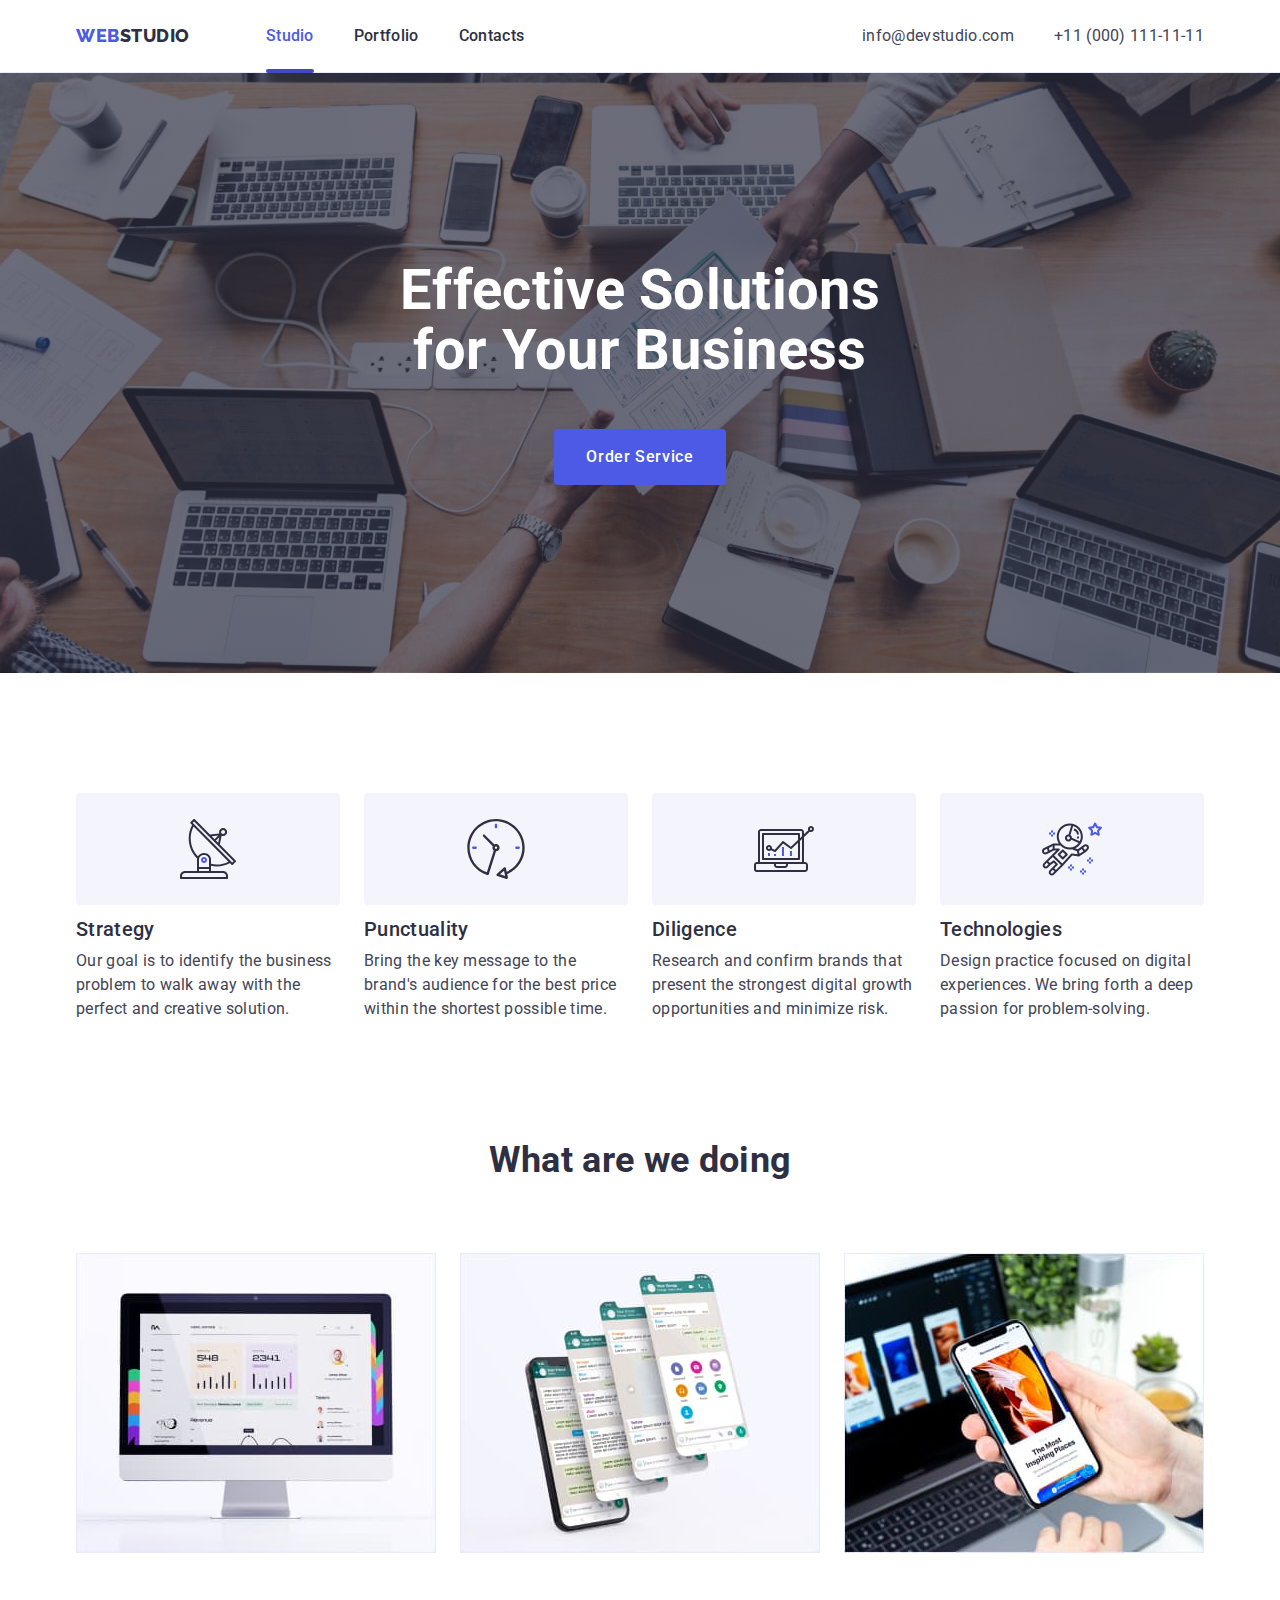
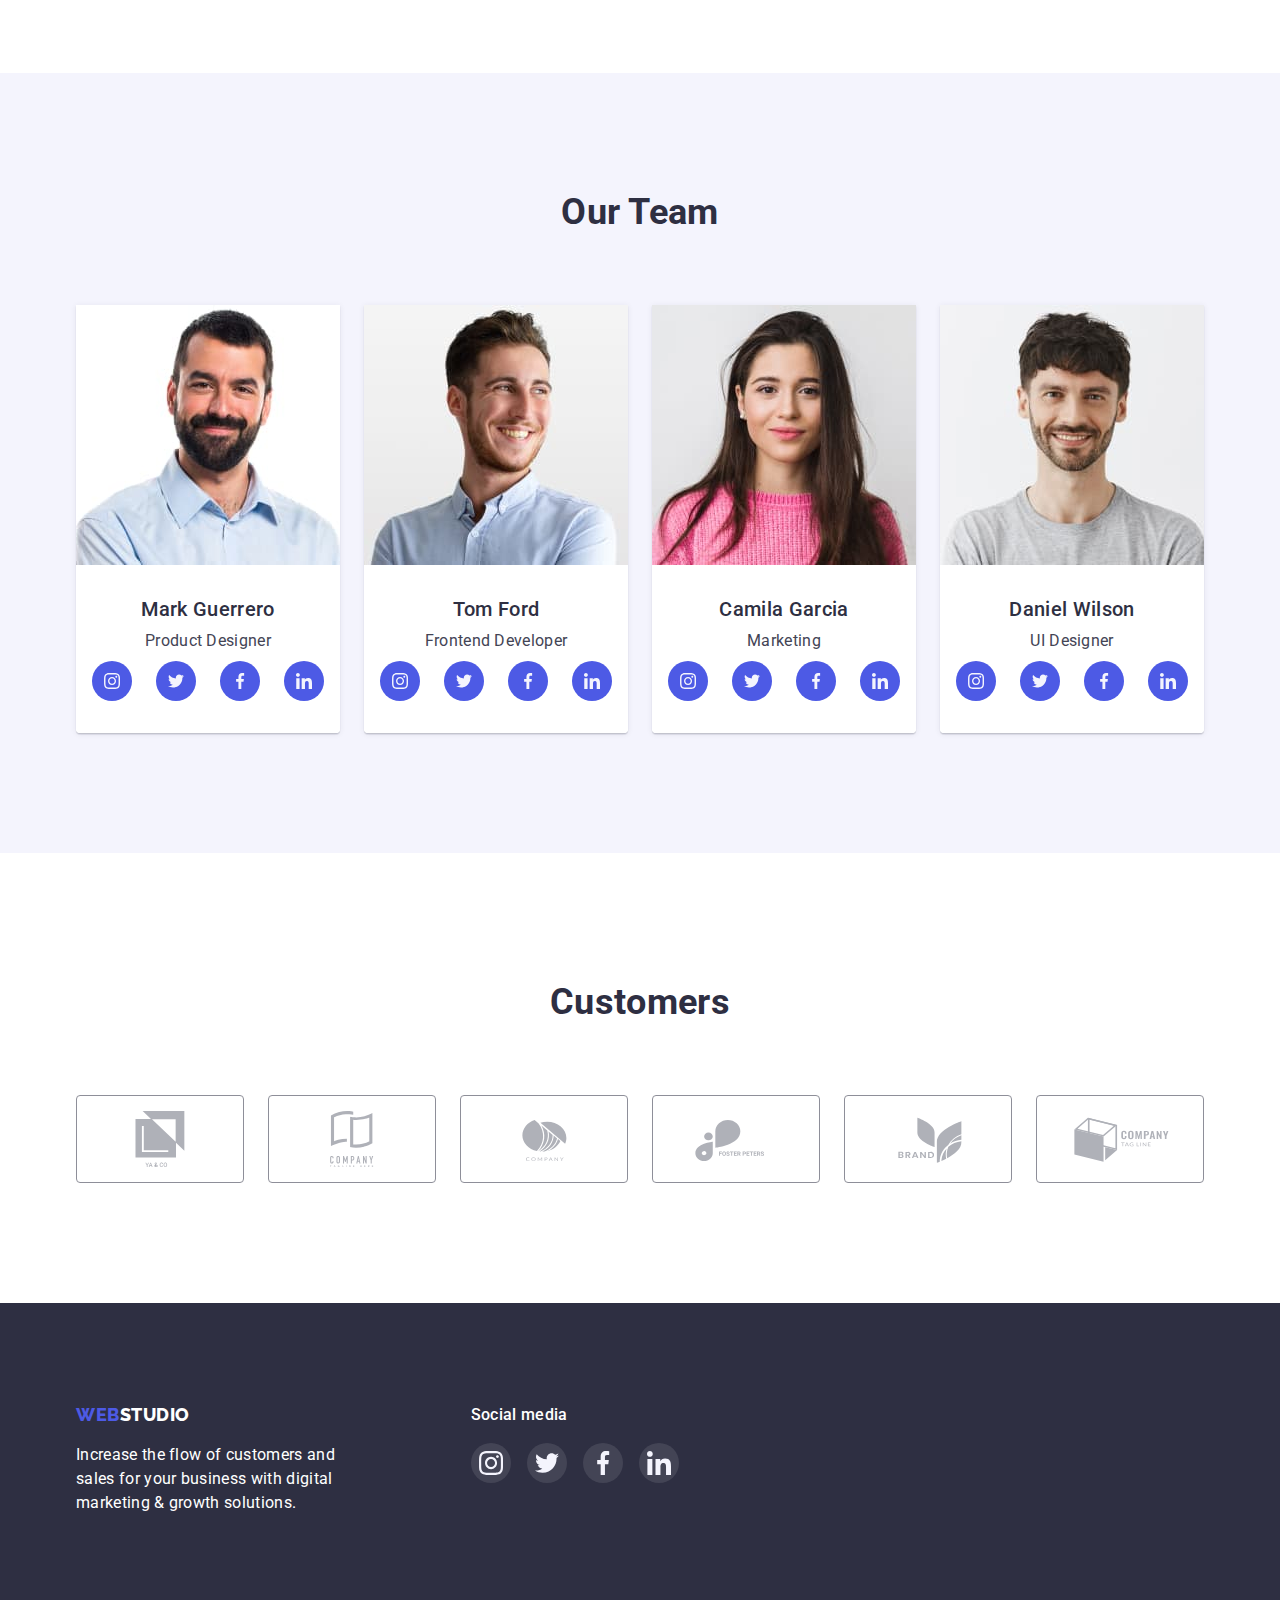
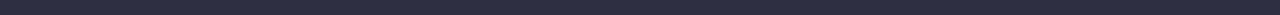
==== index.html @ 7b6875d2 "Initial commit" ====
<!DOCTYPE html>
<html lang="en">
<head>
    <meta charset="UTF-8">
    <meta http-equiv="X-UA-Compatible" content="IE=edge">
    <meta name="viewport" content="width=device-width, initial-scale=1.0">
    <title>WebStudio</title>
    <link rel="preconnect" href="https://fonts.googleapis.com">
    <link rel="preconnect" href="https://fonts.gstatic.com" crossorigin>
    <link href="https://fonts.googleapis.com/css2?family=Raleway:wght@800&family=Roboto:wght@400;500;700&display=swap" rel="stylesheet">
    <link rel="stylesheet" href="https://cdnjs.cloudflare.com/ajax/libs/modern-normalize/0.6.0/modern-normalize.min.css">
    <link rel="stylesheet" href="./css/styles.css">
</head>
<body>
    <header class="header">
        <div class="container header-container">
            <nav class="header-navigation">
                <a href="./index.html" class="logo"><span>WEB</span>STUDIO</a>
            
                <ul class="site-nav list">
                    <li><a href="./index.html" class="link current">Studio</a></li>
                    <li><a href="./portfolio.html" class="link">Portfolio</a></li>
                    <li><a href="#" class="link">Contacts</a></li>
                </ul>
            </nav>
            <address class="adresses">
                <ul class="contacts list">
                    <li><a href="mailto:info@devstudio.com" class="contact-mail">info@devstudio.com</a></li>
                    <li><a href="tel:+110001111111" class="contact-tel">+11 (000) 111-11-11</a></li>
                </ul>
            </address>
        </div>
    </header>
    <main>
        <!-- Hero section -->
        <section class="hero">
            <div class="container">
                <h1 class="hero-title">Effective Solutions for Your Business</h1>
                <button type="button" class="button primary" data-modal-open>Order Service</button>
            </div>
        </section>
        <!-- /Hero section -->

        <!-- Section Features -->
        <section class="features">
            <div class="container">
                <h2 hidden class="features-title">features"</h2>
                <ul class="features-container">
                    <li class="item">
                        <svg class="features-logo-icon" width="64px" height="64px">
                                <use href="./images/symbol-defs.svg#icon-features-1"></use>
                        </svg>
                        <h3 class="features-item">Strategy</h3>
                        <p class="features-text">Our goal is to identify the business
                            problem to walk away with the perfect and creative solution. </p>
                    </li>
                    <li class="item">
                        <svg class="features-logo-icon" width="64px" height="64px">
                                <use href="./images/symbol-defs.svg#icon-features-2"></use>
                        </svg>
                        <h3 class="features-item">Punctuality</h3>
                        <p class="features-text">Bring the key message to the brand's audience for the best price within the shortest possible time.</p>
                    </li>
                    <li class="item">
                        <svg class="features-logo-icon" width="64px" height="64px">
                                <use href="./images/symbol-defs.svg#icon-features-3"></use>
                        </svg>
                        <h3 class="features-item">Diligence</h3>
                        <p class="features-text">Research and confirm brands that present the strongest digital growth opportunities and minimize risk.</p>
                    </li>
                    <li class="item">
                        <svg class="features-logo-icon" width="64px" height="64px">
                                <use href="./images/symbol-defs.svg#icon-features-4"></use>
                        </svg>
                        <h3 class="features-item">Technologies</h3>
                        <p class="features-text">Design practice focused on digital experiences. We bring forth a deep passion for problem-solving.</p>
                    </li>
                </ul>
            </div>
        </section>
        <!-- /Section Features -->

        <!-- Section About -->
        <section class="about">
            <div class="container">
                <h2 class="about-title">What are we doing</h2>
                <ul class="about-container">
                    <li class="about-photo"><img src="./images/images-about-1.jpg" alt="Analytics" width="360" height="300"></li>
                    <li class="about-photo"><img src="./images/images-about-2.jpg" alt="Team&Communication" width="360" height="300"></li>
                    <li class="about-photo"><img src="./images/images-about-3.jpg" alt="Strategy" width="360" height="300"></li>
                </ul>
            </div>
        </section>
        <!-- /Section About -->

        <!-- Section Team -->
        <section class="team">
            <div class="container">
                <h2 class="team-title">Our Team</h2>
                <ul class="team-container">
                    <li class="team-list">
                        <img src="./images/images-team-1.jpg" alt="Product Designer" width="264" height="260">
                        <div class="team-description">
                            <h3 class="team-item">Mark Guerrero</h3>
                            <p class="team-text">Product Designer</p>
                            <ul class="team-social-list">
                                <li class="team-social-item">
                                    <a href="" class="team-social-link">
                                        <svg class="team-social-icon" width="16px" height="16px">
                                            <use href="./images/symbol-defs.svg#icon-instagram"></use>
                                        </svg>
                                    </a>
                                </li>
                                <li class="team-social-item">
                                    <a href="" class="team-social-link">
                                        <svg class="team-social-icon" width="16px" height="16px">
                                            <use href="./images/symbol-defs.svg#icon-twitter"></use>
                                        </svg>
                                    </a>
                                </li>
                                <li class="team-social-item">
                                    <a href="" class="team-social-link">
                                        <svg class="team-social-icon" width="16px" height="16px">
                                            <use href="./images/symbol-defs.svg#icon-facebook"></use>
                                        </svg>
                                    </a>
                                </li>
                                <li class="team-social-item">
                                    <a href="" class="team-social-link">
                                        <svg class="team-social-icon" width="16px" height="16px">
                                            <use href="./images/symbol-defs.svg#icon-linkedin"></use>
                                        </svg>
                                    </a>
                                </li>
                            </ul>
                        </div>
                    </li>
                    <li class="team-list">
                        <img src="./images/images-team-2.jpg" alt="Frontend Developer" width="264" height="260" class="team-photo">
                        <div class="team-description">
                            <h3 class="team-item">Tom Ford</h3>
                            <p class="team-text">Frontend Developer</p>
                            <ul class="team-social-list">
                                <li class="team-social-item">
                                    <a href="" class="team-social-link">
                                        <svg class="team-social-icon" width="16px" height="16px">
                                            <use href="./images/symbol-defs.svg#icon-instagram"></use>
                                        </svg>
                                    </a>
                                </li>
                                <li class="team-social-item">
                                    <a href="" class="team-social-link">
                                        <svg class="team-social-icon" width="16px" height="16px">
                                            <use href="./images/symbol-defs.svg#icon-twitter"></use>
                                        </svg>
                                    </a>
                                </li>
                                <li class="team-social-item">
                                    <a href="" class="team-social-link">
                                        <svg class="team-social-icon" width="16px" height="16px">
                                            <use href="./images/symbol-defs.svg#icon-facebook"></use>
                                        </svg>
                                    </a>
                                </li>
                                <li class="team-social-item">
                                    <a href="" class="team-social-link">
                                        <svg class="team-social-icon" width="16px" height="16px">
                                            <use href="./images/symbol-defs.svg#icon-linkedin"></use>
                                        </svg>
                                    </a>
                                </li>
                            </ul>
                        </div>
                    </li>
                    <li class="team-list">
                        <img src="./images/images-team-3.jpg" alt="Marketing" width="264" height="260">
                        <div class="team-description">
                            <h3 class="team-item">Camila Garcia</h3>
                            <p class="team-text">Marketing</p>
                            <ul class="team-social-list">
                                <li class="team-social-item">
                                    <a href="" class="team-social-link">
                                        <svg class="team-social-icon" width="16px" height="16px">
                                            <use href="./images/symbol-defs.svg#icon-instagram"></use>
                                        </svg>
                                    </a>
                                </li>
                                <li class="team-social-item">
                                    <a href="" class="team-social-link">
                                        <svg class="team-social-icon" width="16px" height="16px">
                                            <use href="./images/symbol-defs.svg#icon-twitter"></use>
                                        </svg>
                                    </a>
                                </li>
                                <li class="team-social-item">
                                    <a href="" class="team-social-link">
                                        <svg class="team-social-icon" width="16px" height="16px">
                                            <use href="./images/symbol-defs.svg#icon-facebook"></use>
                                        </svg>
                                    </a>
                                </li>
                                <li class="team-social-item">
                                    <a href="" class="team-social-link">
                                        <svg class="team-social-icon" width="16px" height="16px">
                                            <use href="./images/symbol-defs.svg#icon-linkedin"></use>
                                        </svg>
                                    </a>
                                </li>
                            </ul>
                        </div>
                    </li>
                    <li class="team-list">
                        <img src="./images/images-team-4.jpg" alt="UI Designer" width="264" height="260">
                        <div class="team-description">
                            <h3 class="team-item">Daniel Wilson</h3>
                            <p class="team-text">UI Designer</p>
                            <ul class="team-social-list">
                                <li class="team-social-item">
                                    <a href="" class="team-social-link">
                                        <svg class="team-social-icon" width="16px" height="16px">
                                            <use href="./images/symbol-defs.svg#icon-instagram"></use>
                                        </svg>
                                    </a>
                                </li>
                                <li class="team-social-item">
                                    <a href="" class="team-social-link">
                                        <svg class="team-social-icon" width="16px" height="16px">
                                            <use href="./images/symbol-defs.svg#icon-twitter"></use>
                                        </svg>
                                    </a>
                                </li>
                                <li class="team-social-item">
                                    <a href="" class="team-social-link">
                                        <svg class="team-social-icon" width="16px" height="16px">
                                            <use href="./images/symbol-defs.svg#icon-facebook"></use>
                                        </svg>
                                    </a>
                                </li>
                                <li class="team-social-item">
                                    <a href="" class="team-social-link">
                                        <svg class="team-social-icon" width="16px" height="16px">
                                            <use href="./images/symbol-defs.svg#icon-linkedin"></use>
                                        </svg>
                                    </a>
                                </li>
                            </ul>
                        </div>
                    </li>
                </ul>
            </div>
        </section>
        <!-- /Section Team -->

        <!-- Section Customers -->
        <section class="customers">
            <div class="container">
                <h2 class="customers-title">Customers</h2>
                <ul class="customers-list">
                    <li class="customer-item">
                        <a href="" class="customer-link">
                            <svg class="customer-icon" width="104px" height="56px">
                                <use href="./images/symbol-defs.svg#icon-customer-1"></use>
                            </svg>
                        </a>
                    </li>
                    <li class="customer-item">
                        <a href="" class="customer-link">
                            <svg class="customer-icon" width="104px" height="56px">
                                <use href="./images/symbol-defs.svg#icon-customer-2"></use>
                            </svg>
                        </a>
                    </li>
                    <li class="customer-item">
                        <a href="" class="customer-link">
                            <svg class="customer-icon" width="104px" height="56px">
                                <use href="./images/symbol-defs.svg#icon-customer-3"></use>
                            </svg>
                        </a>
                    </li>
                    <li class="customer-item">
                        <a href="" class="customer-link">
                            <svg class="customer-icon" width="104px" height="56px">
                                <use href="./images/symbol-defs.svg#icon-customer-4"></use>
                            </svg>
                        </a>
                    </li>
                    <li class="customer-item">
                        <a href="" class="customer-link">
                            <svg class="customer-icon" width="104px" height="56px">
                                <use href="./images/symbol-defs.svg#icon-customer-5"></use>
                            </svg>
                        </a>
                    </li>
                    <li class="customer-item">
                        <a href="" class="customer-link">
                            <svg class="customer-icon" width="104px" height="56px">
                                <use href="./images/symbol-defs.svg#icon-customer-6"></use>
                            </svg>
                        </a>
                    </li>
                </ul>
            </div>
        </section>
        <!-- /Section Customers -->
    </main>
    <footer class="footer-page">
        <div class="container footer-container">
            <div class="footer-logo">
                <a href="./index.html" class="logo-footer"><span>WEB</span>STUDIO</a>
                <p class="footer-page-text">Increase the flow of customers and sales for your business with digital marketing & growth solutions.</p>
            </div>
            <div class="footer-content">
                <h3 class="footer-title">Social media</h3>
                <ul class="footer-social-list">
                    <li class="footer-social-item">
                        <a href="" class="footer-social-link">
                            <svg class="footer-social-icon" width="24px" height="24px">
                                <use href="./images/symbol-defs.svg#icon-instagram"></use>
                            </svg>
                        </a>
                    </li>
                    <li class="footer-social-item">
                        <a href="" class="footer-social-link">
                            <svg class="footer-social-icon" width="24px" height="24px">
                                <use href="./images/symbol-defs.svg#icon-twitter"></use>
                            </svg>
                        </a>
                    </li>
                    <li class="footer-social-item">
                        <a href="" class="footer-social-link">
                            <svg class="footer-social-icon" width="24px" height="24px">
                                <use href="./images/symbol-defs.svg#icon-facebook"></use>
                            </svg>
                        </a>
                    </li>
                    <li class="footer-social-item">
                        <a href="" class="footer-social-link">
                            <svg class="footer-social-icon" width="24px" height="24px">
                                <use href="./images/symbol-defs.svg#icon-linkedin"></use>
                            </svg>
                        </a>
                    </li>
                </ul>
            </div>
        </div>
    </footer>
    <div class="backdrop is-hidden" data-modal>
        <div class="modal">
            <button type="button" class="button-close" data-modal-close>
                <svg class="close-icon" width="24px" height="24px">
                    <use href="./images/symbol-defs.svg#icon-close-2"></use>
                </svg>
            </button>
        </div>
    </div>
    <script src="./js/modal.js"></script>
</body>
</html>
---- css/styles.css ----
:root {
    --primary-text-color: #2E2F42;
    --secondary-text-color: #434455;
    --white-color: #fff;
    --accent-color: #4D5AE5;
    --primary-bg-color: #ffffff;
    --secondary-bg-color: #2E2F42;
    --accent-bg-color: #4D5AE5;
    --button-bg-color: #404BBF;
    --bg-light-color: #F4F4FD;
    --timing-function: cubic-bezier(0.4, 0, 0.2, 1);
}

body {
    background-color: var(--primary-bg-color);
    color: var(--secondary-text-color);

    font-family: Roboto, sans-serif;
    letter-spacing: 0.02em;
}

.container {
    width: 1158px;
    margin: 0 auto;
    padding-left: 15px;
    padding-right: 15px;
}

img {
    display: block;
    max-width: 100%;
    height: auto;
}

ul {
    list-style: none;
    margin: 0;
    padding: 0;
}

h1, h2, h3, p {
    margin: 0;
    padding: 0;
}

.header {
    padding-bottom: 0;
    border-bottom: 1px solid #E7E9FC;
    box-shadow: 0px 2px 1px rgba(46, 47, 66, 0.08), 0px 1px 1px rgba(46, 47, 66, 0.16), 0px 1px 6px rgba(46, 47, 66, 0.08);
}

.header-container {
    display: flex;
    align-items: center;
}

.header-navigation {
    display: flex;
    align-items: center;
}

.logo {
    color: var(--primary-text-color);
    font-family: 'Raleway', sans-serif;
    font-weight: 800;
    font-size: 18px;
    line-height: 1.33;
    letter-spacing: 0.03em;
    text-decoration: none;
/* identical to box height, or 133% */
}

.logo > span {
    color: var(--accent-color);
}

.site-nav {
    display: flex;
    gap: 40px;
    margin-left: 76px;
}

.site-nav a {
    color: var(--primary-text-color);
    font-weight: 500;
    font-size: 16px;
    line-height: 1.5;
    text-decoration: none;
    padding: 24px 0;
    display: inline-block;
    transition: color 250ms var(--timing-function);
}


.site-nav a:hover,
.site-nav a:focus {
    color: var(--accent-color);
}


.link.current {
    color: var(--accent-color);
    display: block;
    position: relative;
}

.link.current::after {
    content: '';
    display: block;
    width: 100%;
    height: 4px;
    background-color: var(--button-bg-color);
    position: absolute;
    left: 0;
    bottom: -1px;
    border-radius: 2px;
    transition: opacity 250ms var(--timing-function);
}



.adresses {
    margin-left: auto;
}

.contacts {
    display: flex;
    margin-left: auto;
    gap: 40px;
}

.contacts a {
    color: var(--secondary-text-color);
    font-family: Roboto, sans-serif;
    font-style: normal;
    font-weight: 400;
    font-size: 16px;
    line-height: 1.5;
    text-decoration: none;
    margin-left: auto;
    transition: color 250ms var(--timing-function);
/* identical to box height, or 150% */
}

.contacts a:hover,
.contacts a:focus {
    color: var(--accent-color);
}

.contact-mail {
    
}

/* Hero Section */
.hero {
    display: flex;
    align-items: center;
    background-color: var(--secondary-bg-color);
    padding: 188px 0;
    max-width: 1440px;
    text-align: center;
    background-image: linear-gradient(
        rgba(46, 47, 66, 0.7),
        rgba(46, 47, 66, 0.7)
    ),
         url(../images/people-office.jpg);
    background-repeat: no-repeat;
    background-position: center;
    margin: 0 auto;
    
}

.hero-title {
    color: var(--white-color);
    font-weight: 700;
    font-size: 56px;
    line-height: 1.07;
    width: 496px;
    margin-left: auto;
    margin-right: auto;
    margin-bottom: 48px;
    text-align: center;
/* or 107% */
}



/* Features */
.features {
    padding-top: 120px;
    padding-bottom: 120px;
}

.features-container {
    display: flex;
    flex-wrap: wrap;
    padding: 0;
}

.features-container .item {
    width: 264px;
    margin-right: 24px;
    padding: 0;
}

.item:last-child {
    margin-right: 0;
}

.features-title {
    color: var(--primary-text-color);
}

.features-logo-icon {
    background-color: var(--bg-light-color);
    width: 264px;
    height: 112px;
    border-radius: 4px;
    padding: 24px 102px;
    margin-bottom: 8px;
}

.features-item {
    color: var(--primary-text-color);
    font-weight: 500;
    font-size: 20px;
    line-height: 1.2;
    margin-bottom: 8px;
/* identical to box height, or 120% */
}

.features-text {
    color: var(--secondary-text-color);
    font-weight: 400;
    font-size: 16px;
    line-height: 1.5;
/* or 150% */
}

/* About */
.about {
    padding-bottom: 120px;
}

.about-title {
    color: var(--primary-text-color);
    text-align: center;
    margin-bottom: 72px;
}

.about-container {
    display: flex;
    padding: 0;
}


.about-photo:not(:last-child) {
    margin-right: 24px;
}


/* Team */
.team {
    background-color: var(--bg-light-color);
    text-decoration: none;
    padding: 120px 0;
}

.team-container {
    display: flex;
    padding: 0;
}

.team-list {
    background: #FFFFFF;
    box-shadow: 0px 1px 6px rgba(46, 47, 66, 0.08), 0px 1px 1px rgba(46, 47, 66, 0.16), 0px 2px 1px rgba(46, 47, 66, 0.08);
    border-radius: 0px 0px 4px 4px;
}

.team-list:not(:last-child) {
    margin-right: 24px;
}

.team-title {
    color: var(--primary-text-color);
    text-align: center;
    margin-bottom: 72px;
    box-sizing: border-box;
    max-width: 100%;
    height: auto;
    padding-left: 0;
    
}


.team-item {
    color: var(--primary-text-color);
    font-weight: 500;
    font-size: 20px;
    line-height: 1.2;
    padding-top: 32px;
    margin-bottom: 8px;
/* identical to box height, or 120% */
}

.team-text {
    color: var(--secondary-text-color);
    font-weight: 400;
    font-size: 16px;
    line-height: 1.5;
    margin-bottom: 8px;
/* or 150% */
}

.team-description {
    background-color: var(--primary-bg-color);
    border-radius: 0px 0px 4px 4px;
    border-top: none;
    text-align: center;
}

.team-social-list {
    display: flex;
    justify-content: center;
    gap: 24px;
}

.team-social-item {
    width: 40px;
    height: 40px;
    margin-bottom: 32px;
}

.team-social-link {
    display: flex;
    justify-content: center;
    align-items: center;
    width: 100%;
    height: 100%;
    border-radius: 50%;
    background-color: var(--accent-bg-color);
    transition: background-color 250ms var(--timing-function);
}

.team-social-link:hover,
.team-social-link:focus {
    background-color: var(--button-bg-color);
    transition: transform 250ms var(--timing-function), opacity 250ms var(--timing-function);
}

h2 {
    font-weight: 700;
    font-size: 36px;
    line-height: 1.11;
/* identical to box height, or 111% */
}

/* Customers */
.customers {
    padding-top: 130px;
    padding-bottom: 120px;
}

.customers-title {
    color: var(--primary-text-color);
    text-align: center;
    margin-bottom: 72px;
}

.customers-list {
    display: flex;
    justify-content: center;
    align-items: center;
    gap: 24px;
    padding: 0px;
}

.customer-item {
    color: #AFB1B8;
    width: 168px;
    height: 88px;
}

.customer-link {
    color: #AFB1B8;
    width: 100%;
    height: 100%;
    display: flex;
    justify-content: center;
    align-items: center;
    border: 1px solid #8E8F99;
    border-radius: 4px;
    transition: color 250ms var(--timing-function), border 250ms var(--timing-function);
}

.customer-link:is(:hover, :focus) {
    color: #4D5AE5;
    box-shadow: 0px 4px 4px rgba(0, 0, 0, 0.15);
    border: 1px solid #404BBF;
}

.customer-icon {
    fill:currentColor;
    transition: color 250ms var(--timing-function);
}

.customer-icon:is(:hover, :focus) {
    fill: currentColor;
}
/* Customers */

/* Footer */
.footer-page {
    background-color: var(--secondary-bg-color);
    padding: 100px 0;
}
.footer-page-text {
    color: var(--white-color);
    font-weight: 400;
    font-size: 16px;
    line-height: 1.5;
    width: 264px;
    padding-top: 16px;
}

.footer-container {
    display: flex;
}

.footer-logo {
    display: block;
    width: 35%;
}

.logo-footer {
    color: var(--white-color);
    font-family: 'Raleway', sans-serif;
    font-weight: 800;
    font-size: 18px;
    line-height: 1.33;
    letter-spacing: 0.03em;
    text-decoration: none;
}

.logo-footer > span {
    color: var(--accent-color);
}

.footer-title {
    font-weight: 500;
    font-size: 16px;
    line-height: 1.5;
    color: var(--white-color);
}
.footer-social-list {
    display: flex;
    gap: 16px;
    padding-top: 16px;
}

.footer-content {
    display: block;
    width: 65%;
}

.footer-social-item {
    width: 40px;
    height: 40px;
}
.footer-social-link {
    display: flex;
    justify-content: center;
    align-items: center;
    width: 100%;
    height: 100%;
    border-radius: 50%;
    background-color: rgba(255, 255, 255, 0.1);
    transition: background-color 250ms var(--timing-function);
}

.footer-social-link:hover,
.footer-social-link:focus {
    background-color: #31D0AA;
}

.footer-social-icon {
}

.backdrop {
    position: fixed;
    top: 0;
    left: 0;
    width: 100%;
    height: 100%;
    background-color: rgba(46, 47, 66, 0.4);

    opacity: 1;
    transition: opacity 250ms var(--timing-function);
}

.backdrop.is-hidden {
    opacity: 0;
    pointer-events: none;
}

.backdrop.is-hidden .modal {
    transform: translate( -50%, -50%) scale(0.8);
}

.modal {
    background: #FCFCFC;
    width: 408px;
    height: 576px;
    position: absolute;
    top: 50%;
    left: 50%;

    transform: translate( -50%, -50%) scale(1);
    transition: transform 250ms var(--timing-function), opacity 250ms var(--timing-function);
}

.button-close {
    display: block;
    margin-left: auto;
    padding-top: 24px;
    padding-right: 24px;
    box-sizing: border-box;
    border: 0em;
    background-color: #FCFCFC;
    cursor: pointer;
}

.close-icon {
    
}

/* Portfolio */
.portfolio {
    padding: 96px 0;
}

.link-portfolio {
    font-style: normal;
    text-decoration: none;
}

.link-portfolio:hover .thumb-overlay,
.link-portfolio:focus .thumb-overlay {
    transform: translate(0,0);
    opacity: 1;
}

.list-portfolio {
    display: flex;
    flex-wrap: wrap;
    flex-basis: calc((100% - 48px) / 3);
    column-gap: 24px;
    row-gap: 48px;
    box-sizing: border-box;
    max-width: 100%;
    height: auto;
    padding-left: 0;
    margin: 0;
}

.list-box {
    position: relative;
}

.list-box:hover,
.list-box:focus {
    background: #FFFFFF;
    box-shadow: 0px 1px 6px rgba(46, 47, 66, 0.08), 0px 1px 1px rgba(46, 47, 66, 0.16), 0px 2px 1px rgba(46, 47, 66, 0.08);
}

.list-box:hover .overlay {
    transform: translateY(0);
    opacity: 1;
}

.list-box-thumb:hover::before,
.list-box-thumb:focus::before {
    transform: translateY(0);
    opacity: 1;
}

.list-box-thumb {
    position: relative;
    overflow: hidden;
}

.list-box-thumb::before {
    content: '';
    display: inline-block;
    position: absolute;
    width: 100%;
    height: 100%;
    opacity: 0;
}

.overlay {
    position: absolute;
    top: 0;
    left: 0;
    width: 100%;
    height: 100%;
    background-color: var(--accent-bg-color);
    transition: transform 250ms var(--timing-function);
    transform: translateY(100%);
    opacity: 1;
}



.thumb-overlay {
    color: var(--bg-light-color);
    font-weight: 400;
    font-size: 16px;
    line-height: 1,5;
    letter-spacing: 0.02em;
    min-width: 296px;
    height: 96px;
    display: inline-block;
    padding: 40px 32px 164px 32px;
   
    opacity: 0;
    
}




.list-portfolio-title {
    color: var(--primary-text-color);
    font-weight: 500;
    font-size: 20px;
    line-height: 1.2; 
    padding: 0 16px;
    margin-bottom: 8px;
    box-sizing: border-box;
}

.list-portfolio-description {
    color: var(--primary-text-color);
    font-weight: 400;
    font-size: 16px;
    line-height: 1.5;
    padding: 0 16px;
}

.list-text {
    padding-top: 32px;
    padding-left: 16px;
    padding-bottom: 32px;
    border: 1px solid #E7E9FC;
    border-top: 0;
}



/* Button */
.buttons-container {
    display: flex;
    flex-direction: row;
    align-items: flex-start;
    justify-content: center;
    gap: 24px;
    margin-bottom: 76px;
}

.button.primary,
.button.current,
.button.secondary {
    background-color: var(--accent-bg-color);
    color: var(--white-color);
    font-family: 'Roboto';
    font-style: normal;
    font-weight: 500;
    font-size: 16px;
    line-height: 1.5;
    letter-spacing: 0.04em;
    border-radius: 4px;
    cursor: pointer;
    
}

.button.primary {
    display: block;
    min-width: 169px;
    margin-left: auto;
    margin-right: auto;
    padding: 16px 32px;
    border: navajowhite;
    display: flex;  
    align-items: center;
    transition: background-color 250ms var(--timing-function);
}

.button.primary:hover,
.button.primary:focus {
    background-color: var(--button-bg-color);
    color: var(--white-color);
    font-family: 'Roboto';
    font-style: normal;
    transition: scale(0.8) 250ms var(--timing-function);
}

.button.current {
    background-color: var(--button-bg-color);
    color: var(--white-color);
    padding: 12px 24px;
}
.button.current:hover,
.button.current:focus {
    background-color: var(--accent-bg-color);
    color: var(--white-color);
    font-family: 'Roboto';
    font-style: normal;
}


.button.secondary {
    background-color: var(--bg-light-color);
    color: var(--accent-color);
    border: 1px solid #E7E9FC;
    padding: 12px 24px;
    transition: background-color 250ms var(--timing-function), border 250ms var(--timing-function);
}

.button.secondary:hover,
.button.secondary:focus {
    background-color: var(--button-bg-color);
    color: var(--white-color);
    border-color: var(--button-bg-color);
    box-shadow: 0px 3px 1px rgba(0, 0, 0, 0.1), 0px 2px 1px rgba(0, 0, 0, 0.08), 0px 2px 2px rgba(0, 0, 0, 0.12);
}
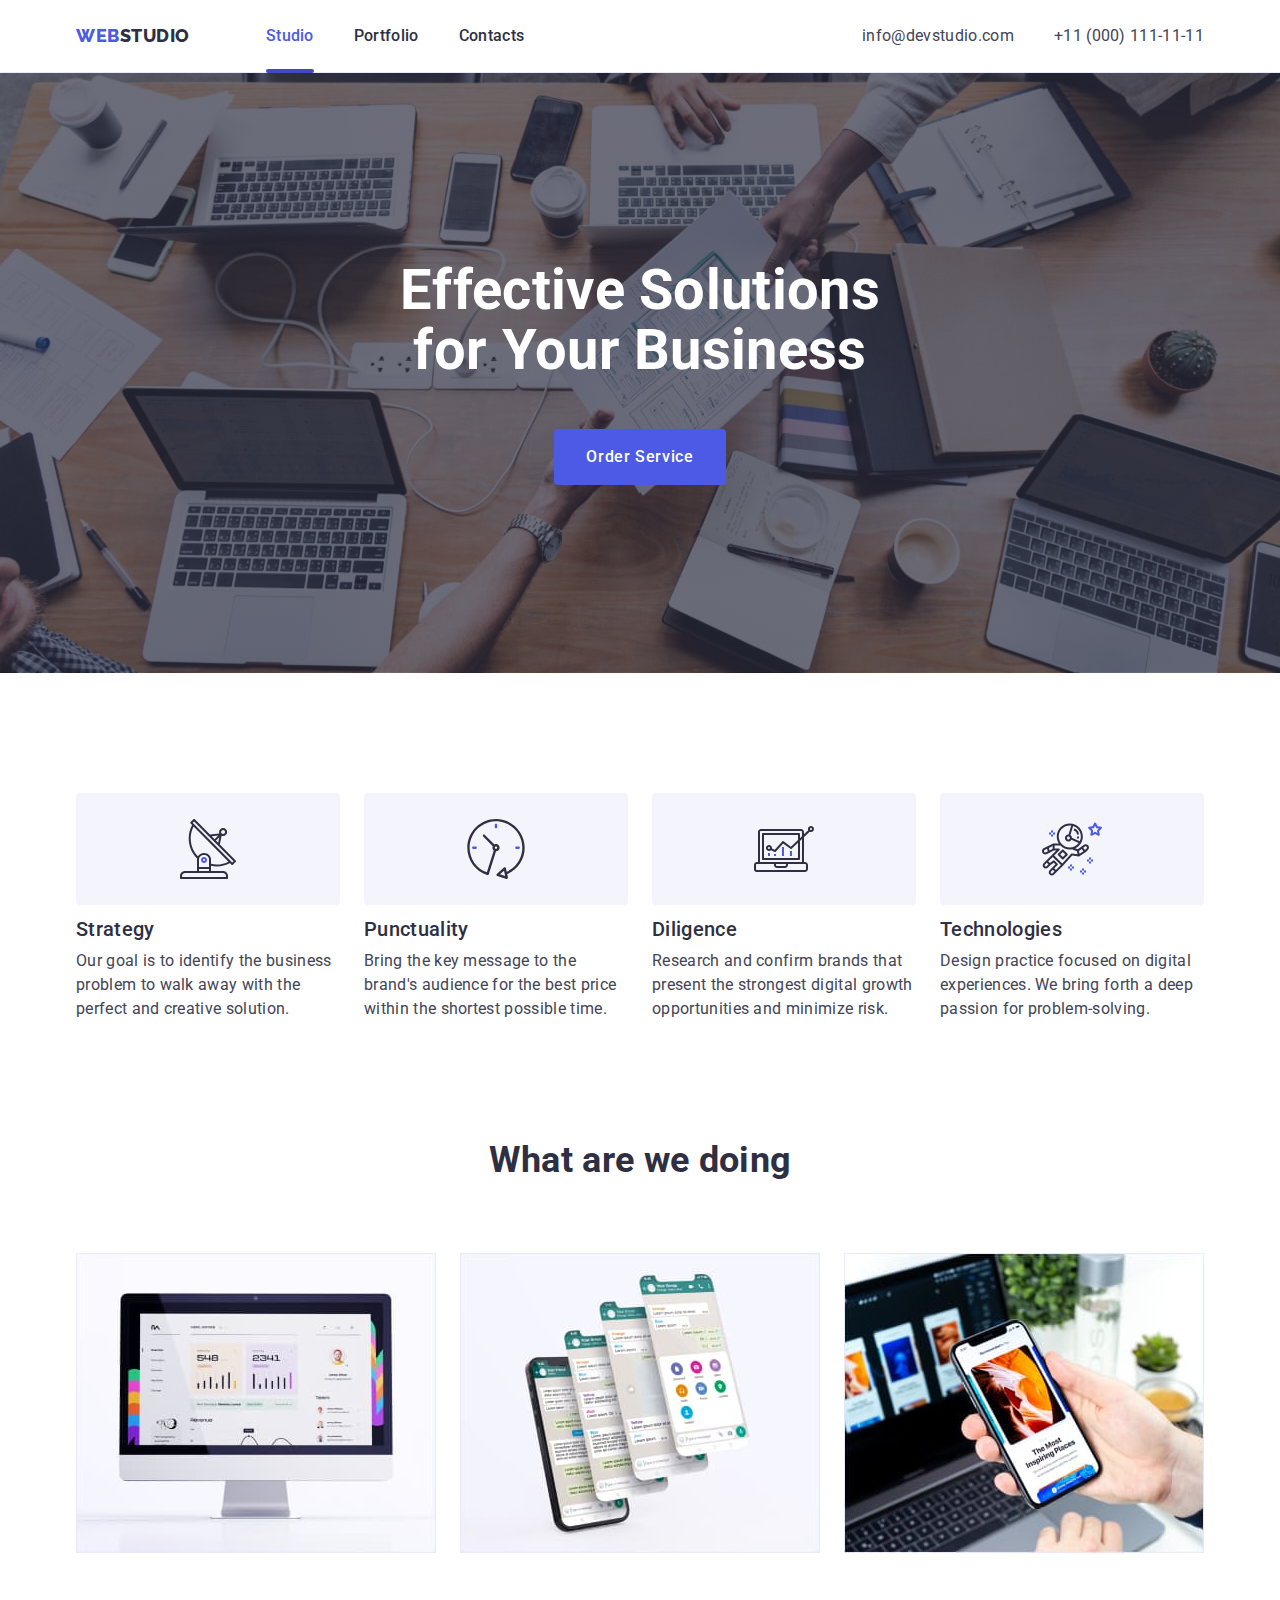
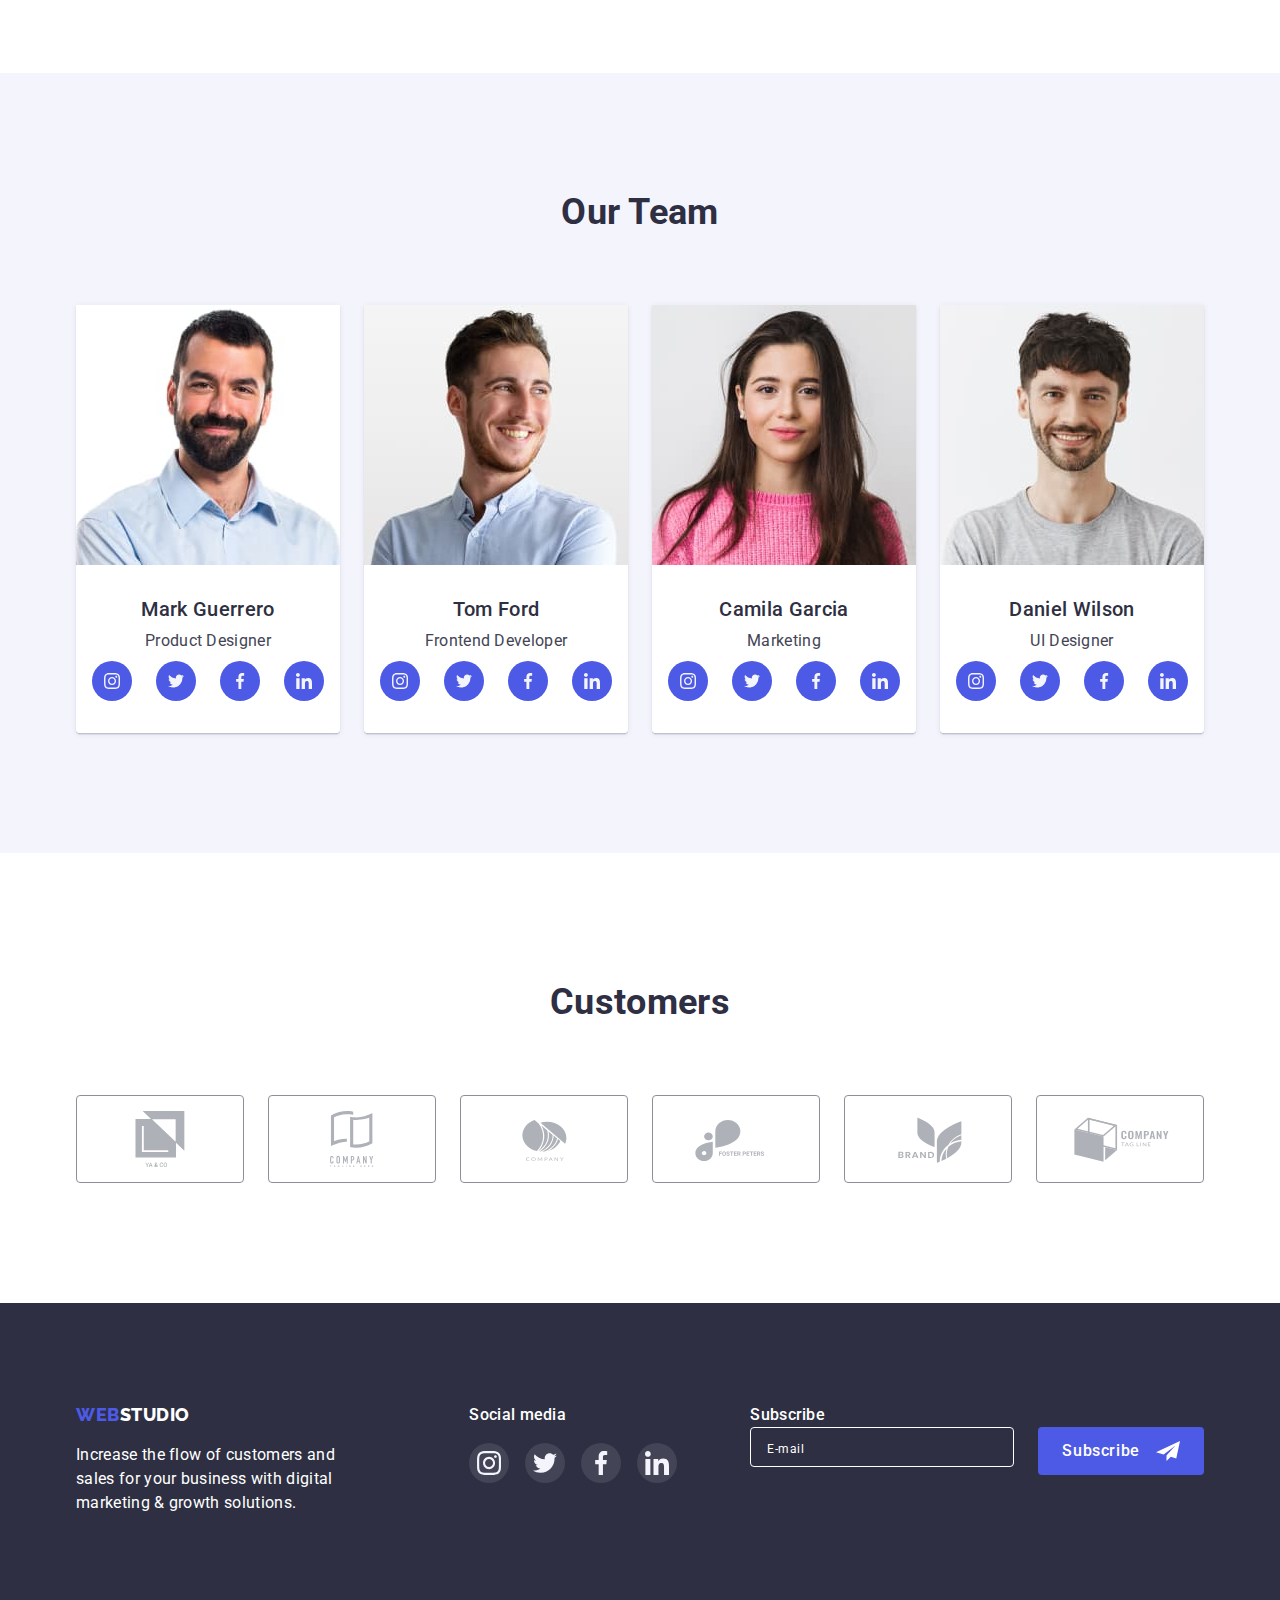
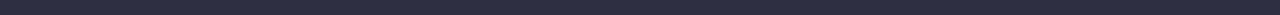
==== commit 61d34f1e: "added styles modal" ====
--- a/index.html
+++ b/index.html
@@ -304,6 +304,7 @@
         <!-- /Section Customers -->
     </main>
     <footer class="footer-page">
+        <!--Footer-->
         <div class="container footer-container">
             <div class="footer-logo">
                 <a href="./index.html" class="logo-footer"><span>WEB</span>STUDIO</a>
@@ -341,9 +342,23 @@
                         </a>
                     </li>
                 </ul>
-            </div>
         </div>
+        <form action="" class="footer-form">
+            <p class="footer-form-title">Subscribe</p>
+            <span class="footer-form-wrapper">
+                <input type="email"
+                name="user-email"
+                class="footer-form-input"
+                placeholder="E-mail" />
+                <button type="submit" class="subscribe-submit">Subscribe
+                    <svg class="suscribe-icon" width="24px" height="24px">
+                        <use href="./images/symbol-defs.svg#icon-subscribe"></use>
+                    </svg>
+                </button>
+            </span>
+        </form>
     </footer>
+    <!--/Footer-->
     <div class="backdrop is-hidden" data-modal>
         <div class="modal">
             <button type="button" class="button-close" data-modal-close>
@@ -351,6 +366,58 @@
                     <use href="./images/symbol-defs.svg#icon-close-2"></use>
                 </svg>
             </button>
+            <h3 class="modal-title">Leave your contacts and we will call you back</h3>
+            <form class="modal-form form">
+                <div class="form-group">
+                    <label for="name" class="form-label">
+                        <span>Name</span>
+                       <div class="form-control">
+                        <input type="text" id="name" class="form-input" placeholder="Name" name="fullname" required>
+                        <svg class="form-icon" width="18px" height="18px">
+                            <use href="./images/symbol-defs.svg#icon-user"></use>
+                        </svg>
+                       </div>
+                    </label>
+                </div>
+               <div class="form-group">
+                <label for="tel" class="form-label">
+                    <span>Phone</span>
+                    <div class="form-control">
+                        <input type="tel" id="tel" class="form-input" placeholder="Phone" name="phone" required>
+                        <svg class="form-icon" width="18px" height="24px">
+                            <use href="./images/symbol-defs.svg#icon-phone"></use>
+                        </svg>
+                   </div>
+                </label>
+               </div>
+               <div class="form-group">
+                <label for="email" class="form-label">
+                    <span>Email</span>
+                    <div class="form-control">
+                        <input type="email" id="email" class="form-input" placeholder="Email" name="email" required>
+                        <svg class="form-icon" width="18px" height="24px">
+                            <use href="./images/symbol-defs.svg#icon-email-black-18dp-1"></use>
+                        </svg>
+                    </div>
+                </label>
+               </div>
+                <div class="form-group">
+                    <label for="" class="form-label">
+                        <span>Comment</span>
+                        <textarea class="form-feedback" placeholder="Text input" name="feedback"></textarea>
+                    </label>
+                    <div class="form-group">
+                        <input type="checkbox" 
+                        id="policy"
+                        class="form-checkbox visually-hidden" 
+                        name="policy">
+                        <label for="policy" class="form-label-checkbox">
+                       I accept the terms and conditions of the&nbsp;<a href="" class="form-policy">Privacy Policy</a>
+                       <label>
+                    </div>
+                    <button type="submit" class="form-button button">Send</button>
+                </div>
+            </form>
         </div>
     </div>
     <script src="./js/modal.js"></script>
--- a/css/styles.css
+++ b/css/styles.css
@@ -460,7 +460,7 @@
 
 .footer-content {
     display: block;
-    width: 65%;
+    width: 25%;
 }
 
 .footer-social-item {
@@ -484,6 +484,59 @@
 }
 
 .footer-social-icon {
+}
+
+.footer-form {
+}
+.footer-form-title {
+    font-weight: 500;
+    font-size: 16px;
+    line-height: 24px;
+    letter-spacing: 0.02em;
+    color: var(--white-color);
+}
+.footer-form-wrapper {
+    display: flex;
+}
+
+.footer-form-input {
+    width: 264px;
+    height: 40px;
+    padding-left: 16px;
+    border: 1px solid var(--white-color);
+    border-radius: 4px;
+    background-color: transparent;
+}
+
+.footer-form-input::placeholder {
+    font-weight: 400;
+    font-size: 12px;
+    line-height: 2;
+    letter-spacing: 0.04em;
+    color: var(--white-color);
+}
+
+.subscribe-submit {
+    display: flex;
+    justify-content: center;
+    align-items: center;
+    text-align: center;
+    font-weight: 500;
+    font-size: 16px;
+    line-height: 2;
+    letter-spacing: 0.04em;
+    cursor: pointer;
+    border: none;
+    border-radius: 4px;
+    margin-left: 24px;
+    min-width: 165px;
+    padding: 8px 24px;
+    gap: 16px;
+    color: var(--white-color);
+    background-color: var(--accent-bg-color);
+}
+
+.suscribe-icon {
 }
 
 .backdrop {
@@ -511,6 +564,7 @@
     background: #FCFCFC;
     width: 408px;
     height: 576px;
+    padding: 24px;
     position: absolute;
     top: 50%;
     left: 50%;
@@ -522,8 +576,6 @@
 .button-close {
     display: block;
     margin-left: auto;
-    padding-top: 24px;
-    padding-right: 24px;
     box-sizing: border-box;
     border: 0em;
     background-color: #FCFCFC;
@@ -532,6 +584,180 @@
 
 .close-icon {
     
+}
+
+.modal-title {
+    font-weight: 500;
+    font-size: 16px;
+    line-height: 1.5;
+    text-align: center;
+    letter-spacing: 0.02em;
+    color: var(--primary-text-color);
+    text-align: center;
+    margin-top: 24px;
+
+    margin-bottom: 20px;
+}
+
+.form-group {
+    margin-bottom: 8px;
+}
+
+.form-input {
+    width: 100%;
+    height: 40px;
+    border: 1px solid rgba(46, 47, 66, 0.2);
+    border-radius: 4px;
+    padding: 14px 38px;
+    outline: transparent;
+}
+
+.form-input:focus {
+    border-color: var(--accent-color);
+}
+
+.form-input:focus + .form-icon {
+    fill: var(--accent-color);
+}
+
+.form-label span {
+    color: #8E8F99;
+    font-weight: 400;
+    font-size: 12px;
+    line-height: 14px;
+    letter-spacing: 0.01em;
+}
+
+.form-label:focus {
+    fill: var(--accent-color);
+    outline: none;
+}
+
+.form-control {
+    position: relative;
+}
+
+.form-icon {
+    position: absolute;
+    left: 16px;
+    top: 50%;
+    transform: translateY(-50%);
+}
+
+.form-feedback {
+    display: block;
+    width: 100%;
+    height: 120px;
+    padding: 8px 16px;
+    border: 1px solid rgba(46, 47, 66, 0.2);
+    border-radius: 4px;
+    resize: none;
+    outline: transparent;
+}
+
+.form-feedback:focus::placeholder {
+    border-color: var(--accent-color);
+}
+
+.form-feedback:focus {
+    border-color: var(--accent-color);
+}
+
+.form-label-checkbox {
+    color: #8E8F99;
+    font-weight: 400;
+    font-size: 12px;
+    line-height: 14px;
+    letter-spacing: 0.04em;
+    display: flex;
+    align-items: center;
+}
+
+.form-label-checkbox::before {
+    /* content: '';
+    width: 16px;
+    height: 16px;
+    border: 1px solid #404BBF;
+    border-radius: 2px;
+    margin-right: 8px; */
+}
+
+.form-checkbox:checked~ .form-label-checkbox {
+    background-color: var(--button-bg-color);
+    background-image: url(../images/checkbox.svg);
+    border-color: var(--button-bg-color);
+    background-repeat: no-repeat;
+    background-position: center;
+
+}
+
+/* .form-label-checkbox span {
+    
+    width: 16px;
+    height: 16px;
+    border: 1px solid #404BBF;
+    border-radius: 2px;
+    margin-right: 8px;
+    display: flex;
+    align-items: center;
+    fill: transparent;
+} */
+
+.form-policy {
+    color: var(--accent-color);
+}
+
+.visually-hidden {
+    position: absolute;
+    top: -150%;
+    z-index: -100;
+    width: 0;
+    height: 0;
+    opacity: 0;
+    visibility: hidden;
+    user-select: none;
+    pointer-events: none;
+    cursor: none;
+    margin: 0;
+    padding: 0;
+    overflow: hidden;
+    border: none;
+    outline: none;
+    white-space: nowrap;
+}
+ .checkbox-icon {
+    width: 16px;
+    height: 16px;
+    border: 1px solid #404BBF;
+    border-radius: 2px;
+    margin-right: 8px;
+    cursor: pointer;
+}
+
+.checkbox-icon-accept {
+    width: 16px;
+    height: 16px;
+    display: flex;
+    align-items: center;
+    fill: transparent;
+}
+
+
+
+.form-button {
+    color: var(--white-color);
+    background-color: var(--accent-bg-color);
+    width: 169px;
+    margin-left: auto;
+    margin-right: auto;
+    padding: 16px 32px;
+    box-shadow: 0px 4px 4px rgba(0, 0, 0, 0.15);
+    border-radius: 4px;
+    display: flex;  
+    align-items: center;
+    letter-spacing: 0.04em;
+    transition: background-color 250ms var(--timing-function);
+    cursor: pointer;
 }
 
 /* Portfolio */
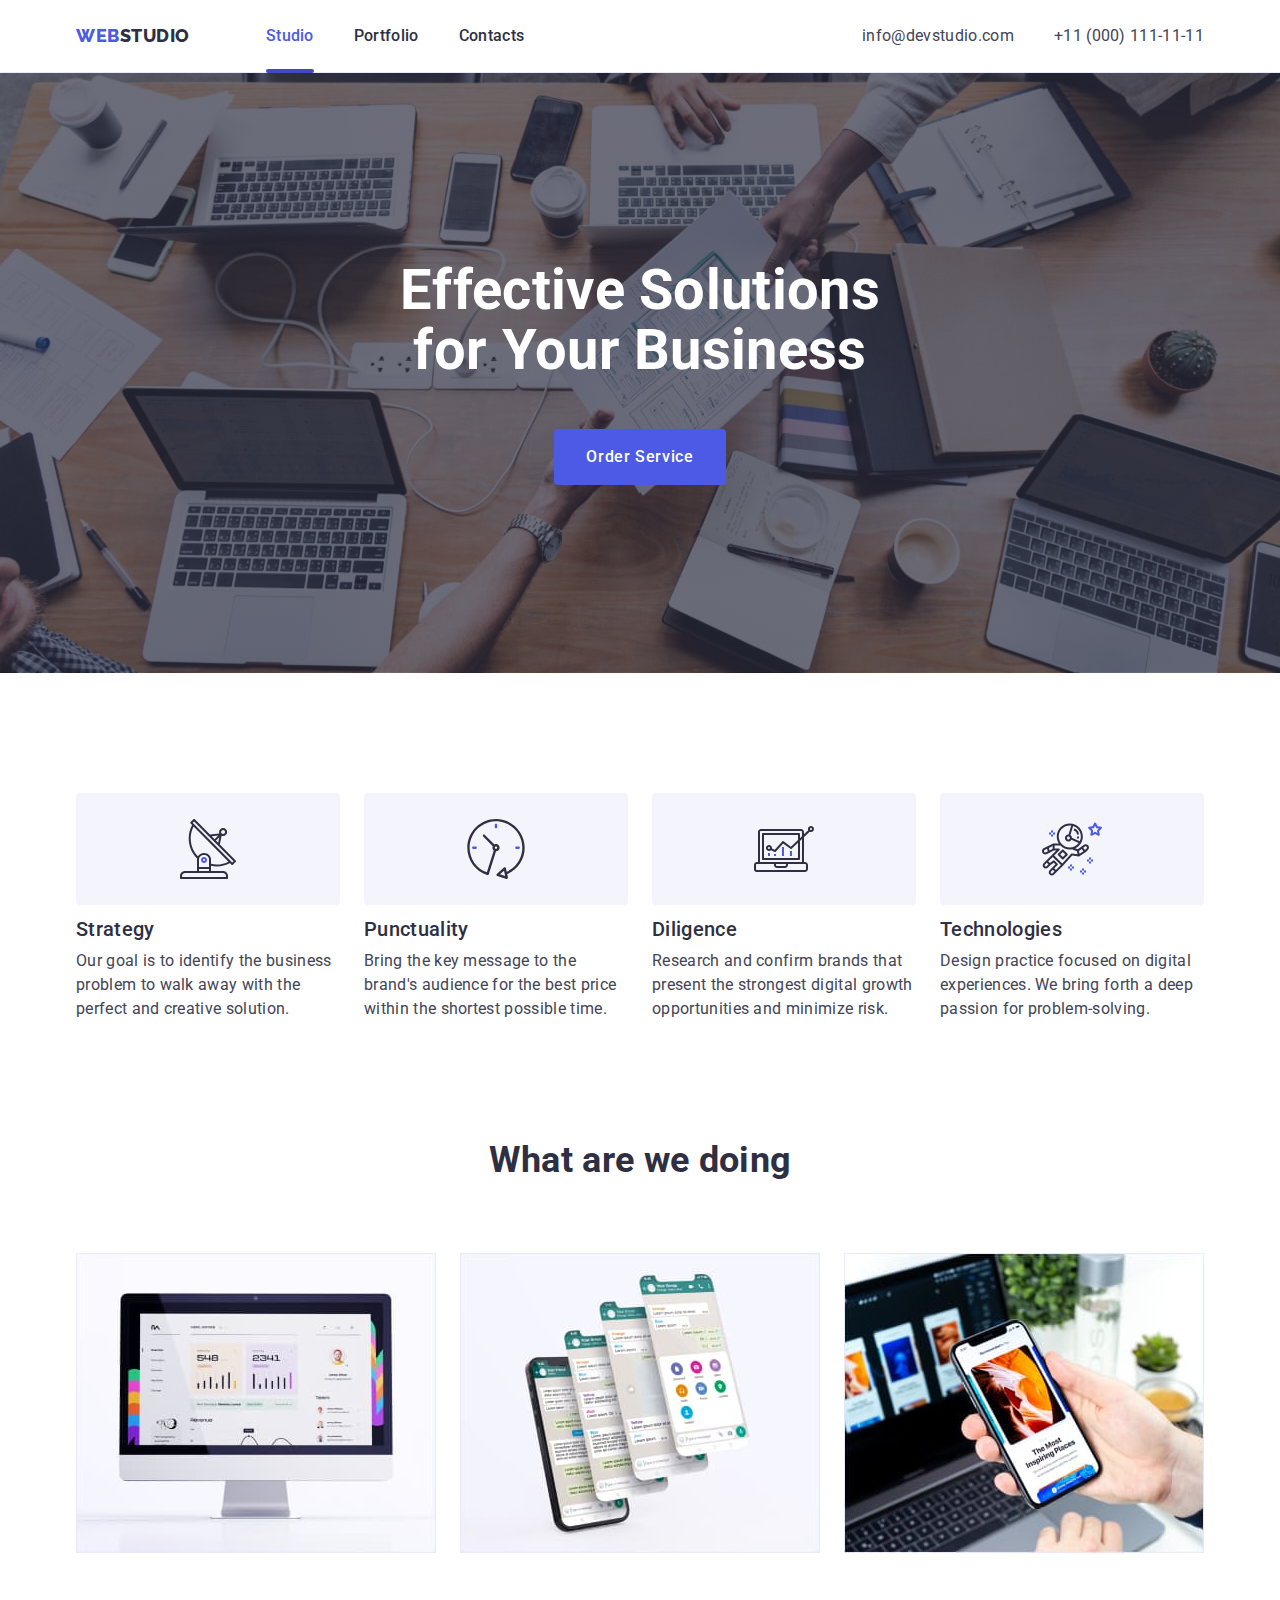
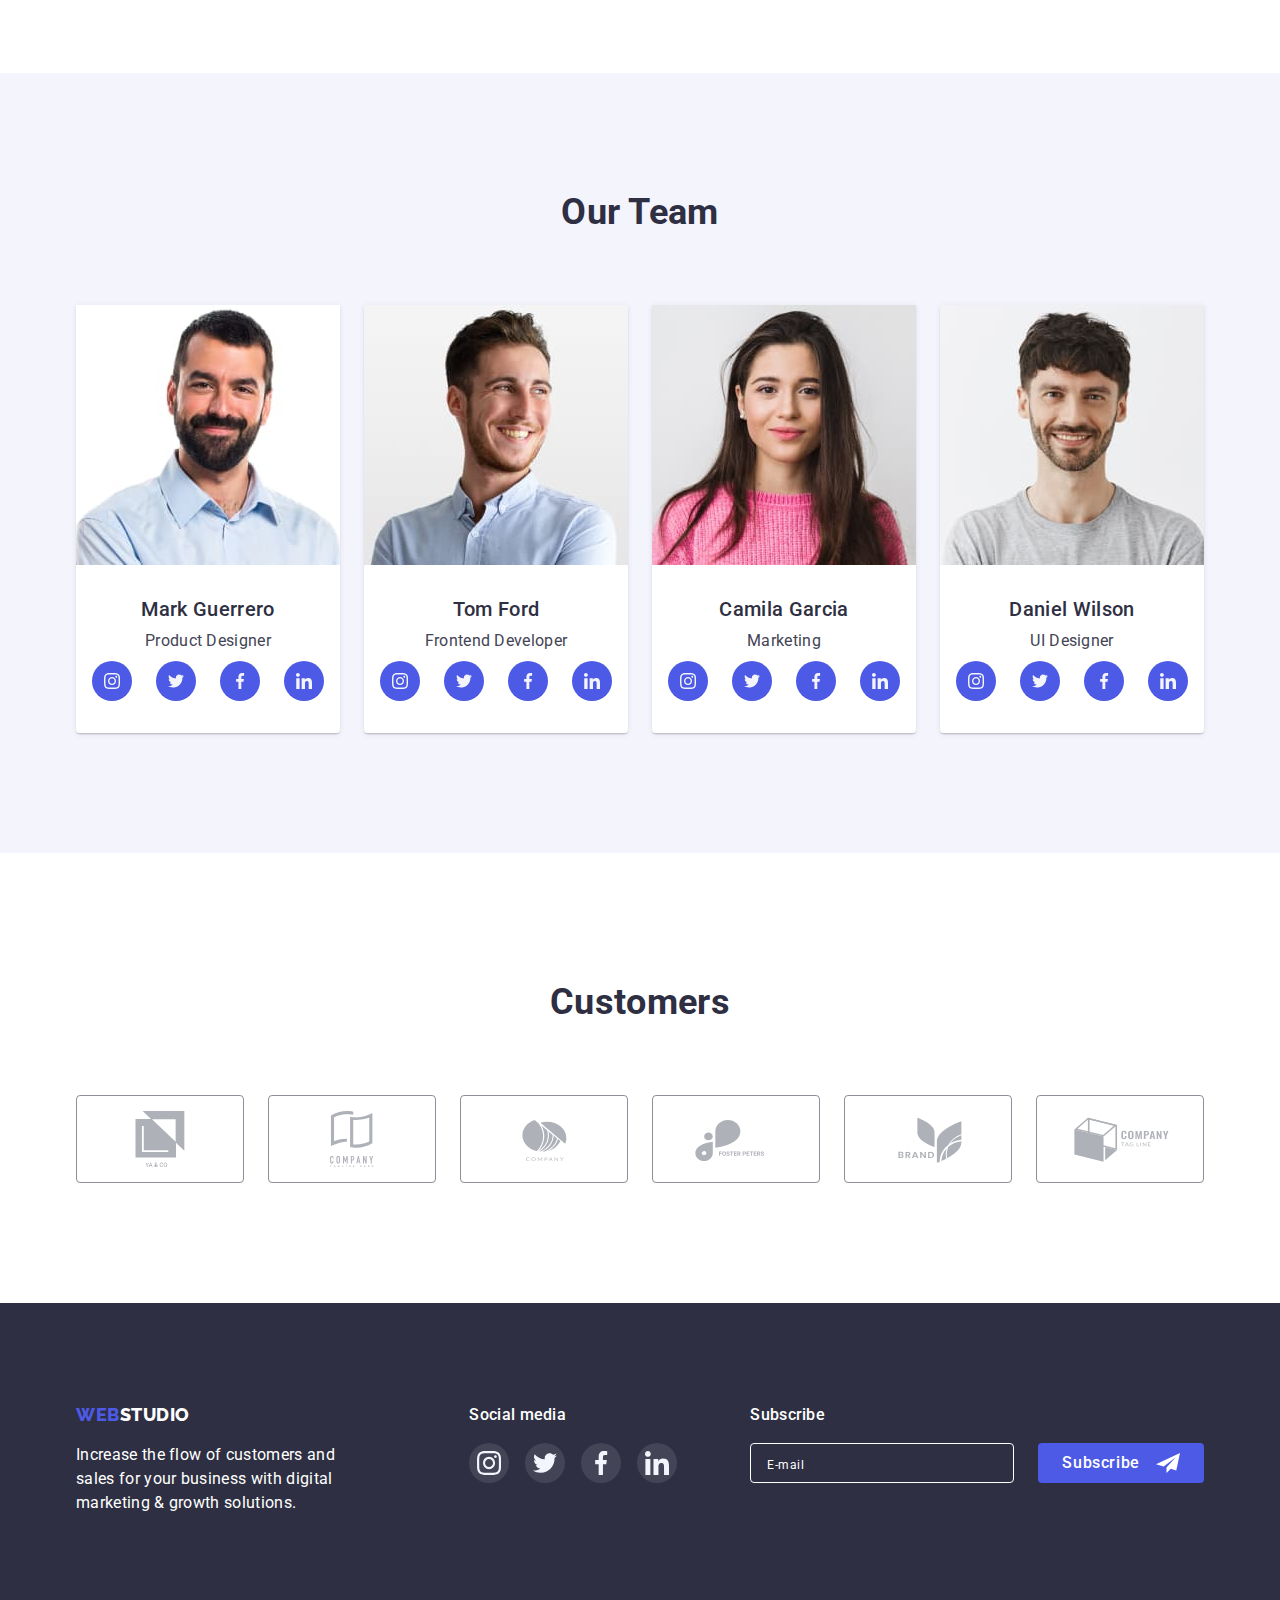
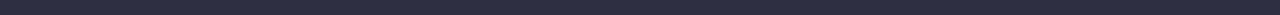
==== commit 20390878: "added styles for modal window and elements in footer" ====
--- a/index.html
+++ b/index.html
@@ -344,35 +344,37 @@
                 </ul>
         </div>
         <form action="" class="footer-form">
-            <p class="footer-form-title">Subscribe</p>
-            <span class="footer-form-wrapper">
-                <input type="email"
-                name="user-email"
-                class="footer-form-input"
-                placeholder="E-mail" />
-                <button type="submit" class="subscribe-submit">Subscribe
-                    <svg class="suscribe-icon" width="24px" height="24px">
-                        <use href="./images/symbol-defs.svg#icon-subscribe"></use>
-                    </svg>
-                </button>
-            </span>
+            <div role='group' aria-labelledby="footer-subscribe">
+                <p id='footer-subscribe' class="footer-form-title">Subscribe</p>
+                <span class="footer-form-wrapper">
+                    <input type="email"
+                    name="user-email"
+                    class="footer-form-input"
+                    placeholder="E-mail" />
+                    <button type="submit" class="subscribe-submit">Subscribe
+                        <svg class="suscribe-icon" width="24px" height="24px">
+                            <use href="./images/symbol-defs.svg#icon-subscribe"></use>
+                        </svg>
+                    </button>
+                </span>
+            </div>
         </form>
     </footer>
     <!--/Footer-->
     <div class="backdrop is-hidden" data-modal>
         <div class="modal">
             <button type="button" class="button-close" data-modal-close>
-                <svg class="close-icon" width="24px" height="24px">
-                    <use href="./images/symbol-defs.svg#icon-close-2"></use>
+                <svg class="close-icon" width="10px" height="10px">
+                    <use href="./images/symbol-defs.svg#icon-close"></use>
                 </svg>
             </button>
             <h3 class="modal-title">Leave your contacts and we will call you back</h3>
             <form class="modal-form form">
                 <div class="form-group">
                     <label for="name" class="form-label">
-                        <span>Name</span>
+                        <span class="form-name">Name</span>
                        <div class="form-control">
-                        <input type="text" id="name" class="form-input" placeholder="Name" name="fullname" required>
+                        <input type="text" id="name" class="form-input" name="fullname" required>
                         <svg class="form-icon" width="18px" height="18px">
                             <use href="./images/symbol-defs.svg#icon-user"></use>
                         </svg>
@@ -381,9 +383,9 @@
                 </div>
                <div class="form-group">
                 <label for="tel" class="form-label">
-                    <span>Phone</span>
+                    <span class="form-name">Phone</span>
                     <div class="form-control">
-                        <input type="tel" id="tel" class="form-input" placeholder="Phone" name="phone" required>
+                        <input type="tel" id="tel" class="form-input" name="phone" required>
                         <svg class="form-icon" width="18px" height="24px">
                             <use href="./images/symbol-defs.svg#icon-phone"></use>
                         </svg>
@@ -392,9 +394,9 @@
                </div>
                <div class="form-group">
                 <label for="email" class="form-label">
-                    <span>Email</span>
+                    <span class="form-name">Email</span>
                     <div class="form-control">
-                        <input type="email" id="email" class="form-input" placeholder="Email" name="email" required>
+                        <input type="email" id="email" class="form-input" name="email" required>
                         <svg class="form-icon" width="18px" height="24px">
                             <use href="./images/symbol-defs.svg#icon-email-black-18dp-1"></use>
                         </svg>
@@ -403,7 +405,7 @@
                </div>
                 <div class="form-group">
                     <label for="" class="form-label">
-                        <span>Comment</span>
+                        <span class="form-name">Comment</span>
                         <textarea class="form-feedback" placeholder="Text input" name="feedback"></textarea>
                     </label>
                     <div class="form-group">
--- a/css/styles.css
+++ b/css/styles.css
@@ -500,12 +500,15 @@
 }
 
 .footer-form-input {
+    color: var(--white-color);
     width: 264px;
     height: 40px;
+    margin-top: 16px;
     padding-left: 16px;
     border: 1px solid var(--white-color);
     border-radius: 4px;
     background-color: transparent;
+    outline: none;
 }
 
 .footer-form-input::placeholder {
@@ -518,9 +521,7 @@
 
 .subscribe-submit {
     display: flex;
-    justify-content: center;
-    align-items: center;
-    text-align: center;
+    align-items: center;
     font-weight: 500;
     font-size: 16px;
     line-height: 2;
@@ -528,12 +529,24 @@
     cursor: pointer;
     border: none;
     border-radius: 4px;
+    margin-top: 16px;
     margin-left: 24px;
     min-width: 165px;
+    height: 40px;
     padding: 8px 24px;
     gap: 16px;
     color: var(--white-color);
     background-color: var(--accent-bg-color);
+    transition: background-color 250ms var(--timing-function);
+}
+
+.subscribe-submit:hover,
+.subscribe-submit:focus {
+    background-color: #31D0AA;;
+    color: var(--white-color);
+    font-family: 'Roboto';
+    font-style: normal;
+    transition: background-color 250ms var(--timing-function);
 }
 
 .suscribe-icon {
@@ -546,7 +559,6 @@
     width: 100%;
     height: 100%;
     background-color: rgba(46, 47, 66, 0.4);
-
     opacity: 1;
     transition: opacity 250ms var(--timing-function);
 }
@@ -575,15 +587,35 @@
 
 .button-close {
     display: block;
+    width: 24px;
+    height: 24px;
     margin-left: auto;
     box-sizing: border-box;
-    border: 0em;
-    background-color: #FCFCFC;
+    border: 1px solid rgba(0, 0, 0, 0.1);
+    border-radius: 50%;
+    background-color:#E7E9FC;
     cursor: pointer;
-}
+    transition: background-color 250ms var(--timing-function);
+}
+
+.button-close:hover, 
+.button-close:focus {
+    background-color: var(--button-bg-color);
+    color: var(--bg-light-color);
+    
+}
+
+.button-close:hover .close-icon,
+.button-close:focus .close-icon {
+    fill: currentColor;
+}
+
 
 .close-icon {
-    
+    display: block;
+    border-radius: 50%;
+    transition: color 250ms var(--timing-function);
+    color: var(--white-color)
 }
 
 .modal-title {
@@ -596,7 +628,7 @@
     text-align: center;
     margin-top: 24px;
 
-    margin-bottom: 20px;
+    margin-bottom: 16px;
 }
 
 .form-group {
@@ -610,6 +642,7 @@
     border-radius: 4px;
     padding: 14px 38px;
     outline: transparent;
+    transition: border-color 250ms var(--timing-function);
 }
 
 .form-input:focus {
@@ -626,11 +659,18 @@
     font-size: 12px;
     line-height: 14px;
     letter-spacing: 0.01em;
+    transition: border 2500ms var(--timing-function);
 }
 
 .form-label:focus {
     fill: var(--accent-color);
     outline: none;
+    transition: color 2500ms var(--timing-function);
+}
+
+.form-name {
+    display: inline-block;
+    margin-bottom: 4px;
 }
 
 .form-control {
@@ -642,6 +682,7 @@
     left: 16px;
     top: 50%;
     transform: translateY(-50%);
+    transition: color 2500ms var(--timing-function);
 }
 
 .form-feedback {
@@ -649,18 +690,22 @@
     width: 100%;
     height: 120px;
     padding: 8px 16px;
+    margin-bottom: 16px;
     border: 1px solid rgba(46, 47, 66, 0.2);
     border-radius: 4px;
     resize: none;
     outline: transparent;
+    transition: border-color 250ms var(--timing-function);
 }
 
 .form-feedback:focus::placeholder {
     border-color: var(--accent-color);
+    transition: border 250ms var(--timing-function);
 }
 
 .form-feedback:focus {
     border-color: var(--accent-color);
+    transition: border 250ms var(--timing-function);
 }
 
 .form-label-checkbox {
@@ -671,18 +716,19 @@
     letter-spacing: 0.04em;
     display: flex;
     align-items: center;
+    margin-bottom: 24px;
 }
 
 .form-label-checkbox::before {
-    /* content: '';
+    content: '';
     width: 16px;
     height: 16px;
-    border: 1px solid #404BBF;
+    border: 1px solid var(--secondary-bg-color);
     border-radius: 2px;
-    margin-right: 8px; */
-}
-
-.form-checkbox:checked~ .form-label-checkbox {
+    margin-right: 8px;
+}
+
+.form-checkbox:checked ~ .form-label-checkbox::before {
     background-color: var(--button-bg-color);
     background-image: url(../images/checkbox.svg);
     border-color: var(--button-bg-color);
@@ -691,17 +737,6 @@
 
 }
 
-/* .form-label-checkbox span {
-    
-    width: 16px;
-    height: 16px;
-    border: 1px solid #404BBF;
-    border-radius: 2px;
-    margin-right: 8px;
-    display: flex;
-    align-items: center;
-    fill: transparent;
-} */
 
 .form-policy {
     color: var(--accent-color);
@@ -751,14 +786,26 @@
     margin-left: auto;
     margin-right: auto;
     padding: 16px 32px;
+    border: none;
     box-shadow: 0px 4px 4px rgba(0, 0, 0, 0.15);
     border-radius: 4px;
     display: flex;  
     align-items: center;
+    justify-content: center;
     letter-spacing: 0.04em;
     transition: background-color 250ms var(--timing-function);
     cursor: pointer;
 }
+
+.form-button:hover,
+.form-button:focus {
+    background-color: var(--button-bg-color);
+    color: var(--white-color);
+    font-family: 'Roboto';
+    font-style: normal;
+    transition: scale(0.8) 250ms var(--timing-function);
+}
+
 
 /* Portfolio */
 .portfolio {
